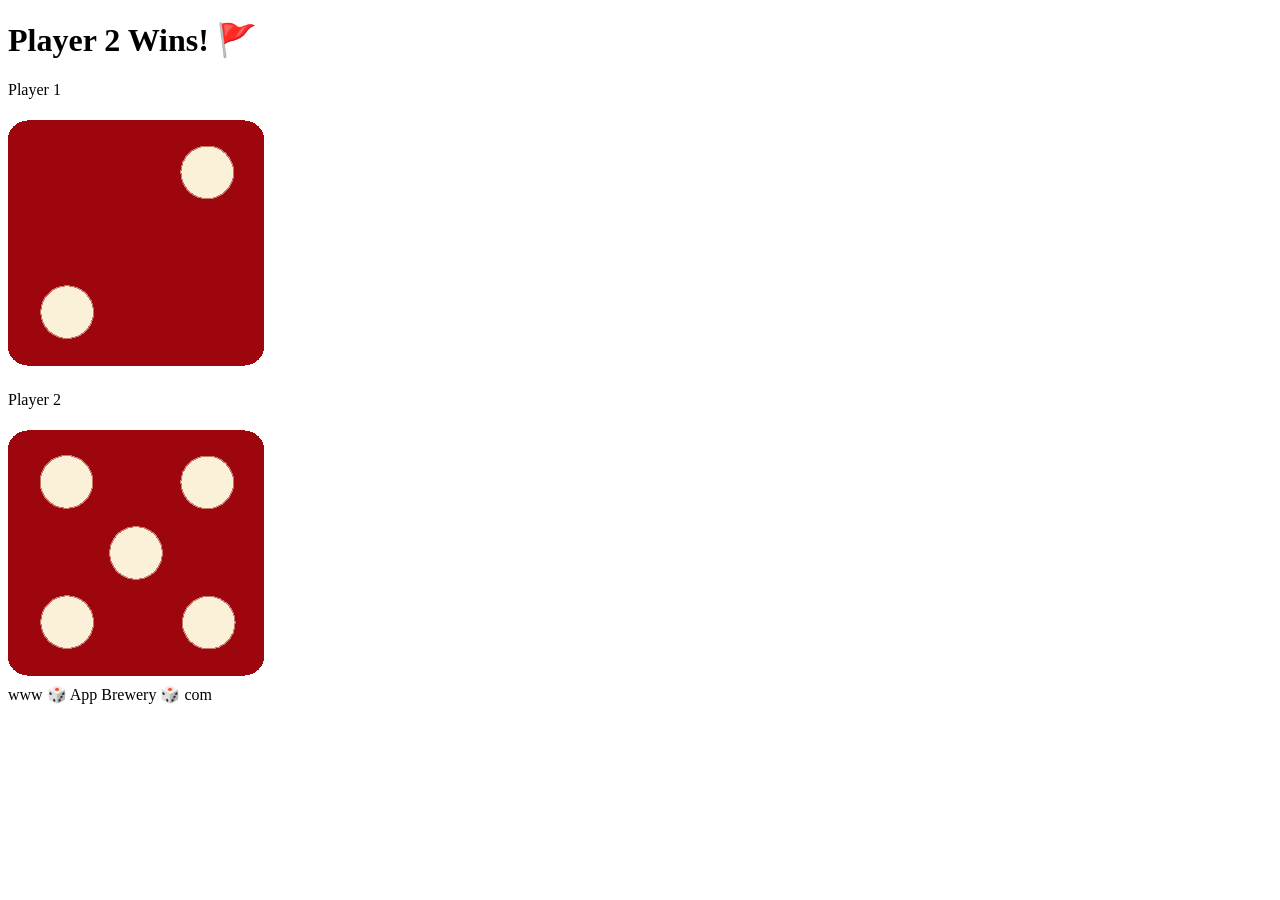
==== index.html @ 3e49a4e1 "Rename dicee.html to index.html and fix image path slashes" ====
<!DOCTYPE html>
<html lang="en" dir="ltr">
  <head>
    <meta charset="utf-8" />
    <title>Dicee</title>
    <link rel="stylesheet" href="styles.css" />
    <link
      href="https://fonts.googleapis.com/css?family=Indie+Flower|Lobster"
      rel="stylesheet"
    />
  </head>
  <body>
    <div class="container">
      <h1>Refresh Me</h1>

      <div class="dice">
        <p>Player 1</p>
        <img class="img1" src="images/dice6.png" />
      </div>

      <div class="dice">
        <p>Player 2</p>
        <img class="img2" src="images/dice6.png" />
      </div>
    </div>

    <footer>www 🎲 App Brewery 🎲 com</footer>
  </body>
  <script src="index.js" charset="utf-8"></script>
</html>
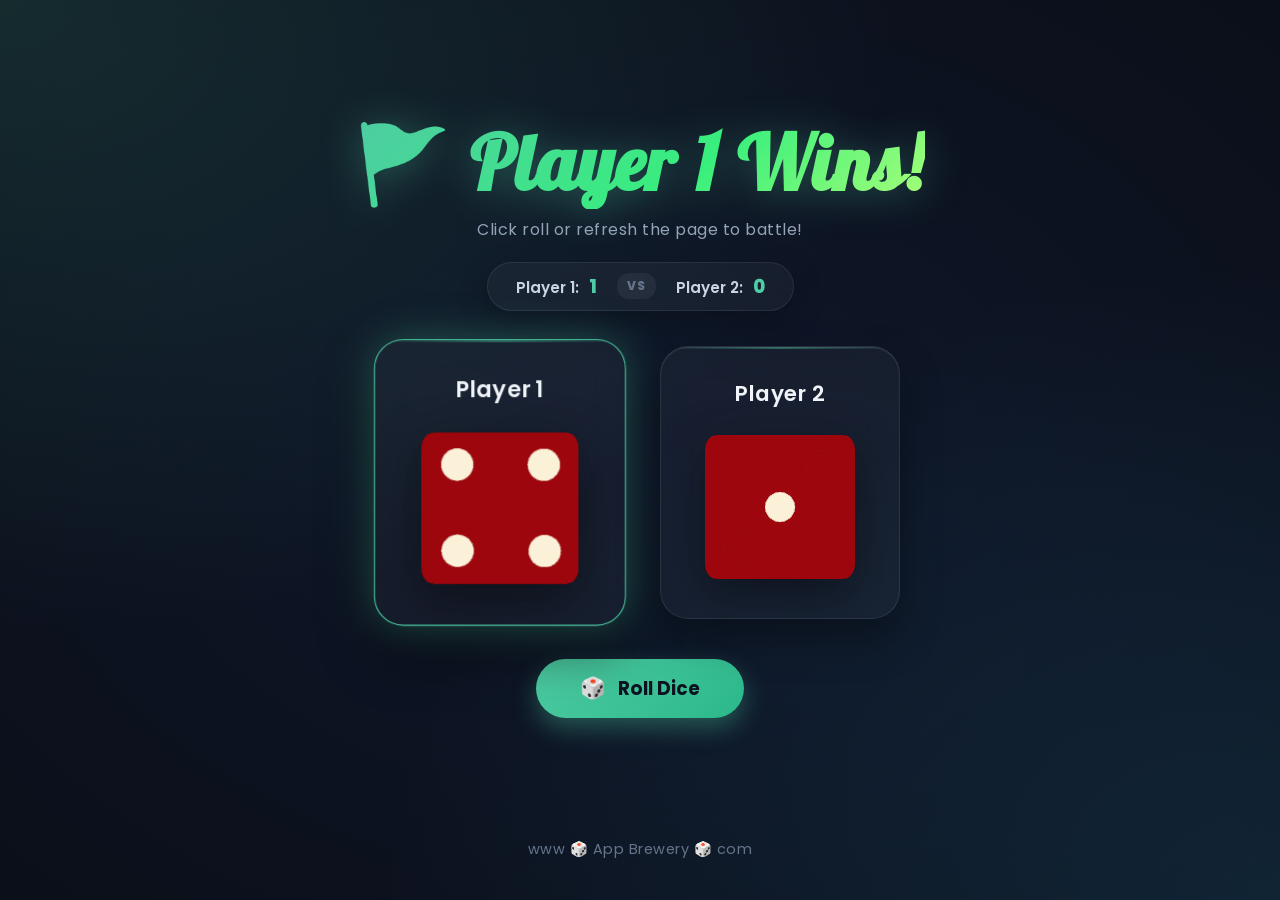
==== commit 67202b55: "Modernize UI with glassmorphic cards, dice roll animations, score board, and responsive layout" ====
--- a/index.html
+++ b/index.html
@@ -2,29 +2,54 @@
 <html lang="en" dir="ltr">
   <head>
     <meta charset="utf-8" />
-    <title>Dicee</title>
-    <link rel="stylesheet" href="styles.css" />
+    <meta name="viewport" content="width=device-width, initial-scale=1.0" />
+    <title>Dicee Challenge</title>
+    <link rel="preconnect" href="https://fonts.googleapis.com" />
+    <link rel="preconnect" href="https://fonts.gstatic.com" crossorigin />
     <link
-      href="https://fonts.googleapis.com/css?family=Indie+Flower|Lobster"
+      href="https://fonts.googleapis.com/css2?family=Lobster&family=Poppins:wght@400;500;600;700;800&display=swap"
       rel="stylesheet"
     />
+    <link rel="stylesheet" href="styles.css" />
   </head>
   <body>
     <div class="container">
-      <h1>Refresh Me</h1>
+      <header class="header">
+        <h1 id="title">Refresh Me</h1>
+        <p class="subtitle">Click roll or refresh the page to battle!</p>
+      </header>
 
-      <div class="dice">
-        <p>Player 1</p>
-        <img class="img1" src="images/dice6.png" />
+      <div class="score-board">
+        <div class="score-item">Player 1: <span id="p1-score">0</span></div>
+        <div class="score-divider">VS</div>
+        <div class="score-item">Player 2: <span id="p2-score">0</span></div>
       </div>
 
-      <div class="dice">
-        <p>Player 2</p>
-        <img class="img2" src="images/dice6.png" />
+      <main class="dice-wrapper">
+        <div class="dice dice-card" id="card1">
+          <p class="player-name">Player 1</p>
+          <div class="dice-img-box">
+            <img class="img1" src="images/dice6.png" alt="Player 1 dice" />
+          </div>
+        </div>
+
+        <div class="dice dice-card" id="card2">
+          <p class="player-name">Player 2</p>
+          <div class="dice-img-box">
+            <img class="img2" src="images/dice6.png" alt="Player 2 dice" />
+          </div>
+        </div>
+      </main>
+
+      <div class="action-section">
+        <button id="roll-btn" class="roll-btn" type="button">
+          <span class="btn-icon">🎲</span> Roll Dice
+        </button>
       </div>
     </div>
 
     <footer>www 🎲 App Brewery 🎲 com</footer>
+
+    <script src="index.js" charset="utf-8"></script>
   </body>
-  <script src="index.js" charset="utf-8"></script>
 </html>
--- a/styles.css
+++ b/styles.css
@@ -0,0 +1,277 @@
+* {
+  margin: 0;
+  padding: 0;
+  box-sizing: border-box;
+}
+
+body {
+  min-height: 100vh;
+  background-color: #0f172a;
+  background-image: 
+    radial-gradient(at 0% 0%, rgba(78, 204, 163, 0.15) 0px, transparent 50%),
+    radial-gradient(at 100% 100%, rgba(56, 189, 248, 0.12) 0px, transparent 50%),
+    radial-gradient(at 50% 50%, rgba(15, 23, 42, 0.8) 0px, #0b0f19 100%);
+  display: flex;
+  flex-direction: column;
+  justify-content: space-between;
+  align-items: center;
+  font-family: 'Poppins', sans-serif;
+  color: #f8fafc;
+  padding: 30px 20px;
+  overflow-x: hidden;
+}
+
+.container {
+  width: 100%;
+  max-width: 900px;
+  margin: auto;
+  text-align: center;
+  display: flex;
+  flex-direction: column;
+  align-items: center;
+}
+
+/* Header & Typography */
+.header {
+  margin-bottom: 20px;
+}
+
+h1 {
+  font-family: 'Lobster', cursive;
+  font-size: clamp(2.5rem, 6vw, 4.8rem);
+  letter-spacing: 1px;
+  margin-bottom: 8px;
+  background: linear-gradient(135deg, #4ECCA3 0%, #38ef7d 60%, #a8ff78 100%);
+  -webkit-background-clip: text;
+  -webkit-text-fill-color: transparent;
+  filter: drop-shadow(0 4px 20px rgba(78, 204, 163, 0.35));
+  transition: all 0.3s ease;
+  line-height: 1.2;
+}
+
+.subtitle {
+  font-size: 1rem;
+  color: #94a3b8;
+  font-weight: 400;
+  letter-spacing: 0.5px;
+}
+
+/* Score Board */
+.score-board {
+  display: inline-flex;
+  align-items: center;
+  gap: 20px;
+  background: rgba(255, 255, 255, 0.04);
+  border: 1px solid rgba(255, 255, 255, 0.08);
+  backdrop-filter: blur(12px);
+  -webkit-backdrop-filter: blur(12px);
+  padding: 10px 28px;
+  border-radius: 50px;
+  margin-bottom: 35px;
+  box-shadow: 0 10px 30px rgba(0, 0, 0, 0.25);
+}
+
+.score-item {
+  font-size: 0.95rem;
+  font-weight: 600;
+  color: #cbd5e1;
+}
+
+.score-item span {
+  color: #4ECCA3;
+  font-weight: 800;
+  font-size: 1.15rem;
+  margin-left: 6px;
+}
+
+.score-divider {
+  font-size: 0.75rem;
+  font-weight: 800;
+  color: #64748b;
+  background: rgba(255, 255, 255, 0.06);
+  padding: 4px 10px;
+  border-radius: 12px;
+  letter-spacing: 1px;
+}
+
+/* Dice Cards Container */
+.dice-wrapper {
+  display: flex;
+  justify-content: center;
+  align-items: center;
+  gap: 40px;
+  flex-wrap: wrap;
+  width: 100%;
+  margin-bottom: 30px;
+}
+
+.dice-card {
+  background: rgba(255, 255, 255, 0.04);
+  border: 1px solid rgba(255, 255, 255, 0.08);
+  backdrop-filter: blur(16px);
+  -webkit-backdrop-filter: blur(16px);
+  border-radius: 28px;
+  padding: 30px 36px 36px;
+  width: 240px;
+  box-shadow: 
+    0 20px 40px rgba(0, 0, 0, 0.35),
+    inset 0 1px 0 rgba(255, 255, 255, 0.1);
+  transition: transform 0.35s cubic-bezier(0.34, 1.56, 0.64, 1), box-shadow 0.35s ease, border-color 0.35s ease;
+  position: relative;
+  overflow: hidden;
+}
+
+.dice-card::before {
+  content: "";
+  position: absolute;
+  top: 0;
+  left: 0;
+  right: 0;
+  height: 2px;
+  background: linear-gradient(90deg, transparent, rgba(78, 204, 163, 0.4), transparent);
+}
+
+.dice-card:hover {
+  transform: translateY(-8px);
+  border-color: rgba(78, 204, 163, 0.3);
+  box-shadow: 0 30px 60px rgba(0, 0, 0, 0.45);
+}
+
+.dice-card.winner {
+  border-color: #4ECCA3;
+  box-shadow: 
+    0 0 40px rgba(78, 204, 163, 0.35),
+    0 25px 50px rgba(0, 0, 0, 0.5);
+  transform: scale(1.05);
+}
+
+.player-name {
+  font-size: 1.35rem;
+  font-weight: 600;
+  color: #f1f5f9;
+  margin-bottom: 22px;
+  letter-spacing: 0.5px;
+}
+
+.dice-img-box {
+  width: 150px;
+  height: 150px;
+  margin: 0 auto;
+  display: flex;
+  align-items: center;
+  justify-content: center;
+}
+
+.dice img {
+  width: 100%;
+  height: 100%;
+  object-fit: contain;
+  filter: drop-shadow(0 14px 24px rgba(0, 0, 0, 0.45));
+  transition: transform 0.3s ease;
+  border-radius: 18px;
+}
+
+/* Shake / Roll Animation */
+@keyframes diceRoll {
+  0% { transform: rotate(0deg) scale(1); }
+  20% { transform: rotate(-25deg) scale(1.1); }
+  40% { transform: rotate(25deg) scale(1.1); }
+  60% { transform: rotate(-15deg) scale(1.05); }
+  80% { transform: rotate(15deg) scale(1.05); }
+  100% { transform: rotate(0deg) scale(1); }
+}
+
+.rolling {
+  animation: diceRoll 0.6s cubic-bezier(0.36, 0.07, 0.19, 0.97);
+}
+
+/* Action Button */
+.action-section {
+  margin-top: 10px;
+}
+
+.roll-btn {
+  background: linear-gradient(135deg, #4ECCA3 0%, #2bb88a 100%);
+  color: #0b1320;
+  font-family: 'Poppins', sans-serif;
+  font-size: 1.15rem;
+  font-weight: 700;
+  padding: 16px 44px;
+  border: none;
+  border-radius: 50px;
+  cursor: pointer;
+  box-shadow: 0 10px 25px rgba(78, 204, 163, 0.35);
+  transition: all 0.25s cubic-bezier(0.34, 1.56, 0.64, 1);
+  display: inline-flex;
+  align-items: center;
+  gap: 12px;
+  user-select: none;
+}
+
+.roll-btn:hover {
+  transform: translateY(-4px) scale(1.03);
+  box-shadow: 0 18px 36px rgba(78, 204, 163, 0.45);
+  background: linear-gradient(135deg, #5debc0 0%, #32c494 100%);
+}
+
+.roll-btn:active {
+  transform: translateY(2px) scale(0.98);
+  box-shadow: 0 6px 16px rgba(78, 204, 163, 0.25);
+}
+
+.roll-btn:disabled {
+  opacity: 0.65;
+  cursor: not-allowed;
+  transform: none !important;
+}
+
+.btn-icon {
+  font-size: 1.3rem;
+  line-height: 1;
+}
+
+/* Footer */
+footer {
+  margin-top: 35px;
+  color: #64748b;
+  font-size: 0.9rem;
+  letter-spacing: 0.5px;
+  padding-bottom: 10px;
+}
+
+/* Mobile Responsiveness */
+@media (max-width: 600px) {
+  body {
+    padding: 20px 14px;
+  }
+
+  .dice-wrapper {
+    gap: 20px;
+  }
+
+  .dice-card {
+    width: 155px;
+    padding: 20px 16px;
+    border-radius: 20px;
+  }
+
+  .player-name {
+    font-size: 1.1rem;
+    margin-bottom: 14px;
+  }
+
+  .dice-img-box {
+    width: 105px;
+    height: 105px;
+  }
+
+  .roll-btn {
+    padding: 14px 34px;
+    font-size: 1rem;
+  }
+
+  .score-board {
+    padding: 8px 20px;
+    gap: 14px;
+  }
+}
